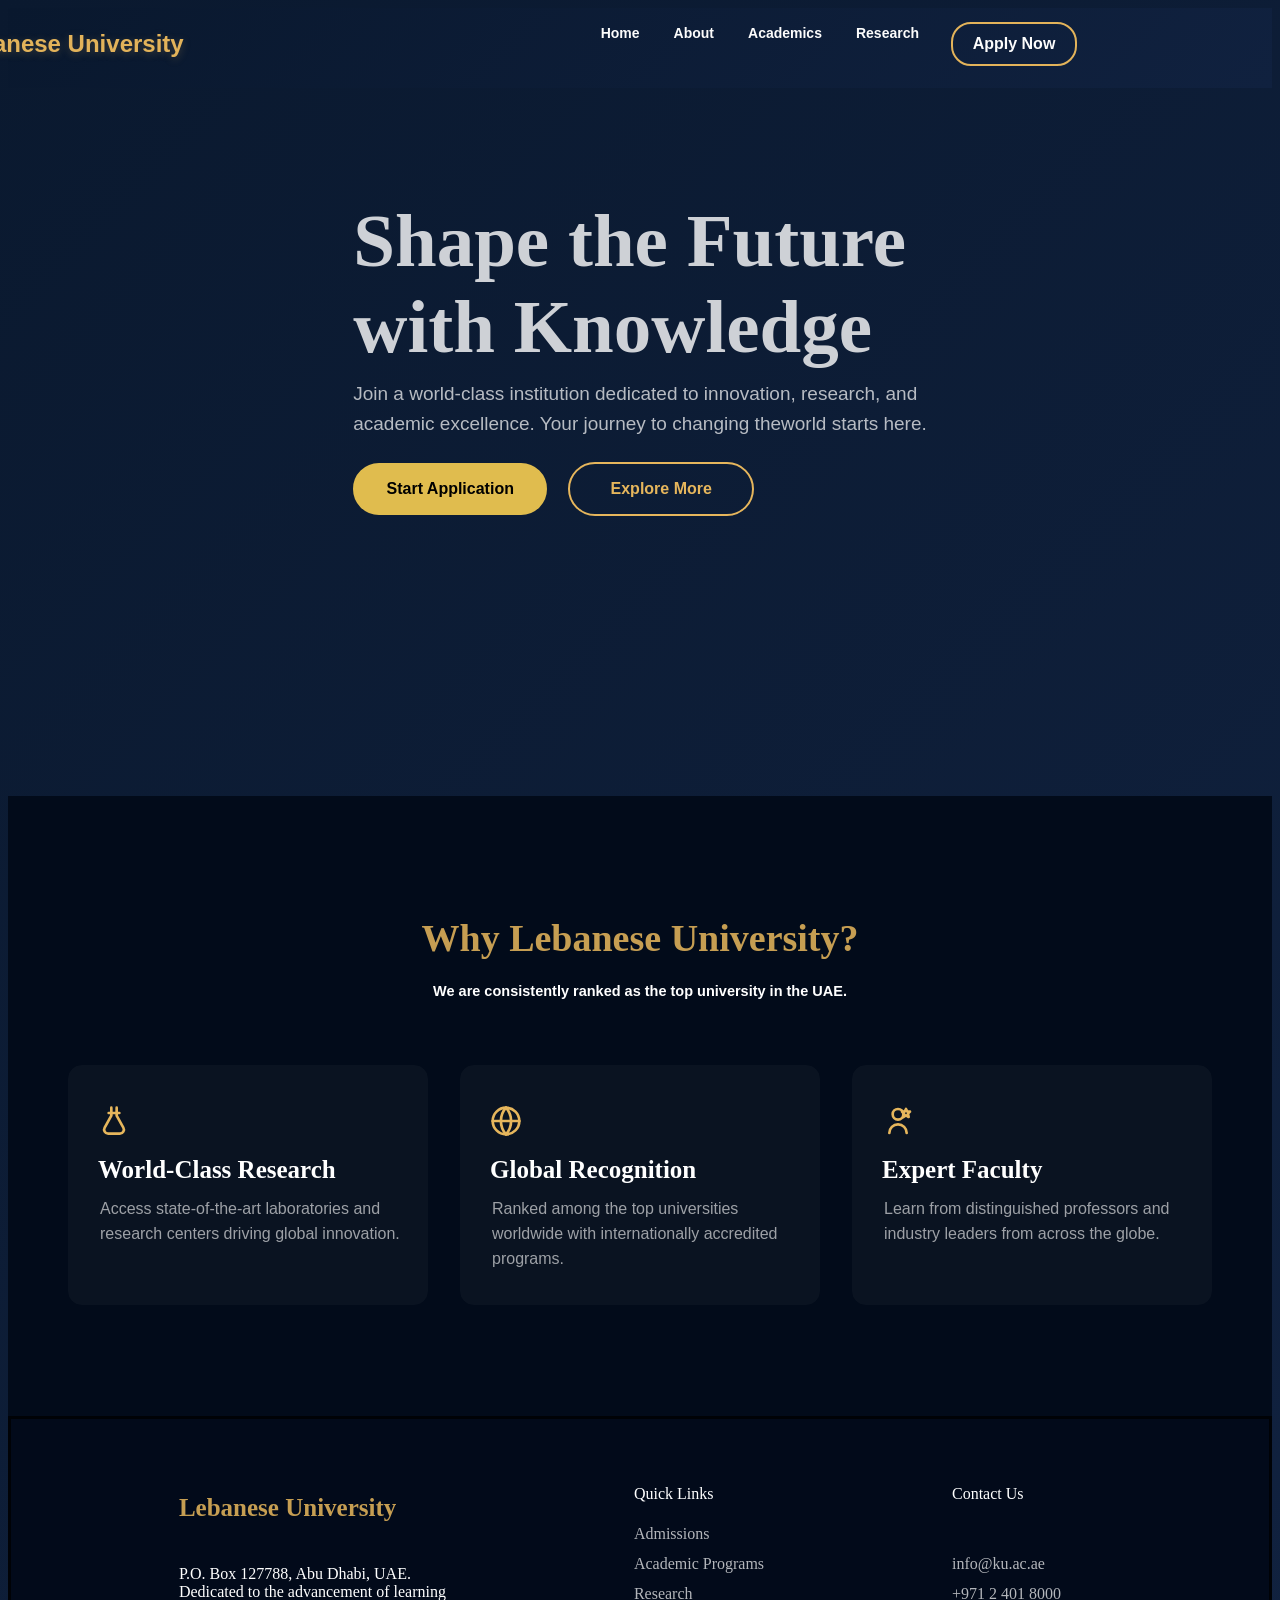
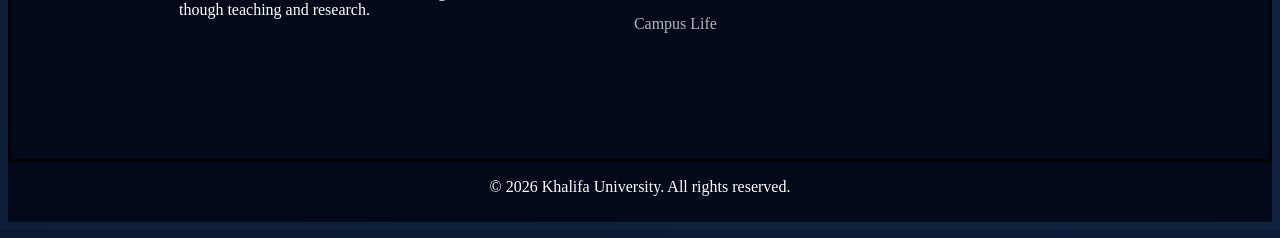
==== index.html @ c2d76c11 "update" ====
<!DOCTYPE html>
<html lang="en">

<head>
    <meta charset="UTF-8">
    <meta name="viewport" content="width=device-width, initial-scale=1.0">
    <link rel="stylesheet" href="style.css">
    <title>Lebanese University</title>
</head>

<body>
    <header>
        <img src="images/logo.png" alt="logo" width="60px" height="50px">
        <h2 class="name">Lebanese University</h2>
        <a href="" class="main">Home</a>
        <a href="#University" class="main">About</a>
        <a href="" class="main">Academics</a>
        <a href="" class="main">Research</a>
        <a href="apply.css" class="applay">Apply Now</a>
    </header>
    <div class="page1">
        <p class="p1">
            Shape the Future
            with Knowledge
        </p>
        <p class="p2">
            Join a world-class institution dedicated to innovation, research, and
            academic excellence. Your journey to changing theworld starts here.
        </p>
        <a href="HTML3.html" class="app">Start Application</a>
        <a href="" class="explore">Explore More</a>
    </div>
    <section id="University">
        <p class="ww">Why Lebanese University?</p>
        <p class="www">We are consistently ranked as the top university in the UAE.</p>
        <div class="parent">
            <div class="first">
                <svg width="32" height="32" viewBox="0 0 24 24" fill="none" stroke="#E6B65C" stroke-width="2"
                    stroke-linecap="round" stroke-linejoin="round">
                    <path d="M10 2v6l-5 9a3 3 0 0 0 2.6 4.5h8.8A3 3 0 0 0 19 17l-5-9V2" />
                    <path d="M8 6h8" />
                </svg>
                <P class="ali">World-Class Research</P>
                <p class="hadi">
                    Access state-of-the-art laboratories and
                    research centers driving global innovation.
                </p>
            </div>
            <div class="second">
                <svg width="32" height="32" viewBox="0 0 24 24" fill="none" stroke="#E6B65C" stroke-width="2"
                    stroke-linecap="round" stroke-linejoin="round">
                    <circle cx="12" cy="12" r="10" />
                    <line x1="2" y1="12" x2="22" y2="12" />
                    <path d="M12 2a15 15 0 0 1 0 20" />
                    <path d="M12 2a15 15 0 0 0 0 20" />
                </svg>
                <p class="ali">Global Recognition</p>
                <p class="hadi">
                    Ranked among the top universities
                    worldwide with internationally accredited
                    programs.
                </p>
            </div>
            <div class="third">
                <svg width="32" height="32" viewBox="0 0 24 24" fill="none" stroke="#E6B65C" stroke-width="2"
                    stroke-linecap="round" stroke-linejoin="round">
                    <circle cx="12" cy="7" r="4" />
                    <path d="M5.5 21a6.5 6.5 0 0 1 13 0" />
                    <polygon points="18 3 19 5 21 5 19.5 6.5 20 9 18 7.8 16 9 16.5 6.5 15 5 17 5" />
                </svg>
                <p class="ali">Expert Faculty</p>
                <p class="hadi">
                    Learn from distinguished professors and
                    industry leaders from across the globe.
                </p>
            </div>
        </div>
    </section>
    <footer>
        <div class="footer">
            <p class="footer1">Lebanese University</p>
            <p class="footer11">
                P.O. Box 127788, Abu Dhabi, UAE.
                Dedicated to the advancement of learning
                though teaching and research.
            </p>
        </div>
        <div class="footer">
            <p class="footer2">Quick Links</p>
            <p class="footer22">
                <a class="pp1">Admissions</a>
                <br>
                <a class="pp2">Academic Programs</a>
                <br>
                <a class="pp3">Research</a>
                <br>
                <a class="pp4">Campus Life</a>
            </p>
        </div>
        <div class="footer">
            <p class="footer3">Contact Us</p>
            <p class="footer33">
                info@ku.ac.ae
                +971 2 401 8000
            </p>
        </div>
    </footer>
    <span class="c">
        <p>© 2026 Khalifa University. All rights reserved.</p>
    </span>
</body>

</html>
---- style.css ----
body {
    background-image: linear-gradient(135deg, #0A192F 0%, #112240 100%);

}

header a {
    color: white;
    text-decoration: none;
    margin: 5px;

}

header {
    height: 80px;
    display: flex;
    flex-direction: row;
    flex-wrap: wrap;
    justify-content: flex-end;
    align-items: center;
    position: sticky;
    top: 0;
    background-image: linear-gradient(135deg, #0A192F 0%, #112240 100%);
    z-index: 100;
    opacity: 0.989;
}

.name {
    color: #E6B65C;
    text-shadow: 0 2px 8px rgba(230, 182, 92, 0.25);
    font-weight: 700;
    font-family: 'Outfit', sans-serif;
}

header .name,
img {
    position: relative;
    left: -600px;
    top: -4px;
}

header .applay {
    font-family: 'Outfit', sans-serif;
    border: solid 2px #E6B65C;
    border-radius: 20px;
    text-align: center;
    padding: 11px;
    width: 100px;
    position: relative;
    right: 190px;
    top: -4px;
    font-weight: bold;
    transition: 0.2s linear;
}

header .main {
    position: relative;
    margin-right: 17px;
    margin-left: 17px;
    margin-bottom: 10px;
    top: -13px;
    right: 200px;
    font-weight: bold;
    font-size: 14px;
    font-family: 'Outfit', sans-serif;

}

.applay:hover {
    border: solid 2px white;
    box-shadow: 1px 1px 10px 20px rgba(128, 128, 128, 0.185) inset;
}



.main::after {
    content: "";
    position: absolute;
    width: 0;
    height: 2px;
    bottom: -5px;
    left: 0;
    background-color: #E6B65C;
    transition: width 0.3s ease-in-out;
}

.main:hover::after {
    width: 100%;
}

.page1 .p1 {
    color: white;
    font-weight: 550;
    font-size: 75px;
    position: relative;
    top: -65px;
    opacity: 0.8;
}

.page1 .p2 {
    color: white;
    font-family: 'Outfit', sans-serif;
    opacity: 0.7;
    position: relative;
    top: -180px;
    line-height: 30px;
    font-size: 19px;
}

.page1 .explore {
    font-family: 'Outfit', sans-serif;
    border: solid 2px #E6B65C;
    border-radius: 28px;
    text-align: center;
    padding: 16px;
    width: 150px;
    font-weight: bold;
    transition: 0.2s linear;
    text-decoration: none;
    color: #E6B65C;
    position: relative;
    right: -215px;
    top: -228px;
}

.explore:hover {
    border: solid 2px white;
    box-shadow: 1px 1px 10px 25px rgba(128, 128, 128, 0.185) inset;
    color: white;
}

.page1 .app {
    border: solid 2px rgb(224, 188, 78);
    border-radius: 28px;
    background-color: rgb(224, 188, 78);
    width: 160px;
    text-decoration: none;
    text-align: center;
    padding: 15px;
    position: relative;
    top: -175px;
    color: black;
    font-family: 'Outfit', sans-serif;
    font-weight: bold;
    transition: 0.2s linear;
}

.app:hover {
    position: relative;
    top: -178px;
    box-shadow: 1px 2px 10px 2px rgb(224, 188, 78);
}

.page1 {
    color: white;
    height: 670px;
    white-space: pre-line;
    display: flex;
    flex-direction: column;
    flex-wrap: wrap;
    justify-content: center;
    align-content: center;
    animation-name: p1;
    animation-duration: 2s;
}

@keyframes p1 {
    0% {
        opacity: 0;
        position: relative;
        top: 50px;
    }

    100% {
        opacity: 1;
        position: relative;
        top: 0;
    }
}

section {
    background-color: #020B1A;
    height: 620px;
}

section .ww {
    color: #e6b65cdc;
    font-weight: 550;
    font-size: 38px;
    text-align: center;
    position: relative;
    top: 120px;
    animation-name: ww;
    animation-duration: 2s;
}

section .www {
    color: white;
    font-family: 'Outfit', sans-serif;
    text-align: center;
    font-weight: bold;
    font-size: 14.5px;
    position: relative;
    top: 105px;
    animation-name: www;
    animation-duration: 2s;
}

section .parent {
    display: flex;
    flex-direction: row;
    flex-wrap: wrap;
    justify-content: center;
    position: relative;
    top: 140px;
    animation-name: animation;
    animation-duration: 2s;
}

.first,
.second,
.third {
    border: solid 1px #020B1A;
    width: 360px;
    height: 240px;
    border-radius: 15px;
    background-color: rgba(255, 255, 255, 0.03);
    color: white;
    font-size: 25px;
    margin: 15px;
    transition: 0.1s linear;
}

.third:hover {
    border: solid 1px #e6b65cdc;
}

.second:hover {
    border: solid 1px #e6b65cdc;
}

.first:hover {
    border: solid 1px #e6b65cdc;
}

.ali {
    font-weight: 600;
    position: relative;
    left: 30px;
    top: 28px;
}

.hadi {
    font-family: 'Outfit', sans-serif;
    font-weight: 500;
    font-size: medium;
    white-space: pre-line;
    opacity: 0.6;
    line-height: 25px;
    position: relative;
    top: -10px;
    left: 32px;
}

svg {
    position: relative;
    left: 30px;
    top: 40px;
}

@keyframes animation {
    0% {
        opacity: 0;
        position: relative;
        top: 170px;
    }

    100% {
        opacity: 1;
        position: relative;
        top: 140px;
    }
}

@keyframes ww {
    0% {
        opacity: 0;
        position: relative;
        top: 150px;
    }

    100% {
        opacity: 1;
        position: relative;
        top: 120px;
    }
}

@keyframes www {
    0% {
        opacity: 0;
        position: relative;
        top: 135px;
    }

    100% {
        opacity: 1;
        position: relative;
        top: 105px;
    }
}

footer {
    background-color: #020A1A;
    border: solid 3px rgba(0, 0, 0, 0.755);
    height: 340px;
    display: flex;
    flex-direction: row;
    flex-wrap: wrap;
    justify-content: space-evenly;
}

.footer1 {
    color: #e6b65cdc;
    font-weight: bold;
    font-size: 25px;
}

.footer11 {
    color: white;
    white-space: pre-line;
}

.footer2 {
    color: white;
}

.pp1,
.pp2,
.pp3,
.pp4 {
    color: white;
    opacity: 0.7;
    white-space: pre-line;
    line-height: 30px;
    transition: 0.1s linear;
}

.footer3 {
    color: white;
}

.footer33 {
    color: white;
    opacity: 0.7;
    white-space: pre-line;
    line-height: 30px;
    transition: 0.3s linear;
}

.pp1:hover {
    color: #e6b65cdc;
}

.pp2:hover {
    color: #e6b65cdc;
}

.pp3:hover {
    color: #e6b65cdc;
}

.pp4:hover {
    color: #e6b65cdc;
}

.footer33:hover {
    color: #e6b65cdc;
}

.footer {
    position: relative;
    top: 50px;
    left: -20px;
}

.c {
    background-color: #020A1A;
    height: 60px;
    display: flex;
}

.c p {
    color: white;
    margin: 0 auto;
    position: relative;
    top: 16px;
}
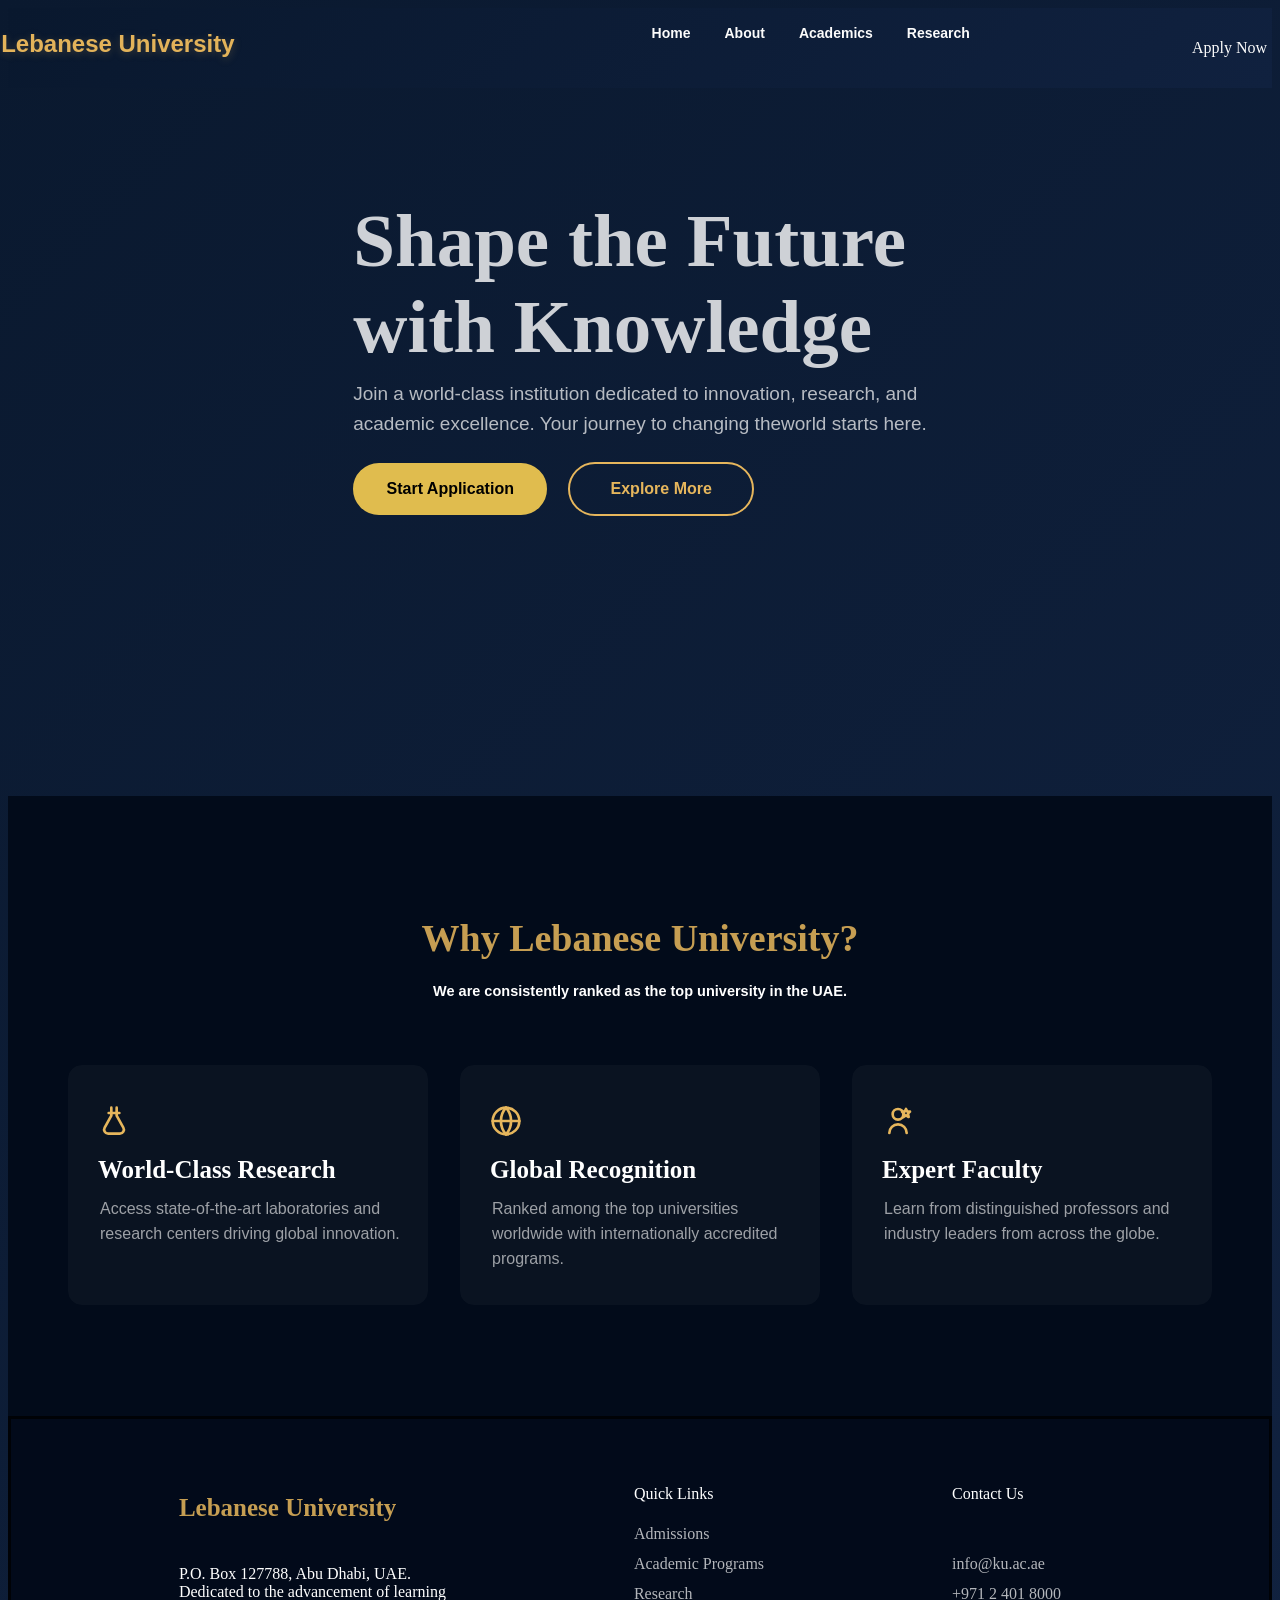
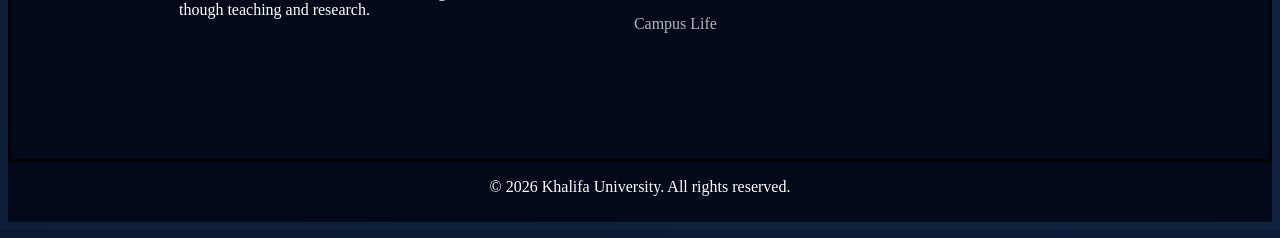
==== commit a7e9f38e: "Fix typo in class name for 'Apply Now' link" ====
--- a/index.html
+++ b/index.html
@@ -16,7 +16,7 @@
         <a href="#University" class="main">About</a>
         <a href="" class="main">Academics</a>
         <a href="" class="main">Research</a>
-        <a href="apply.css" class="applay">Apply Now</a>
+        <a href="apply.html" class="apply">Apply Now</a>
     </header>
     <div class="page1">
         <p class="p1">
@@ -110,4 +110,4 @@
     </span>
 </body>
 
-</html>+</html>
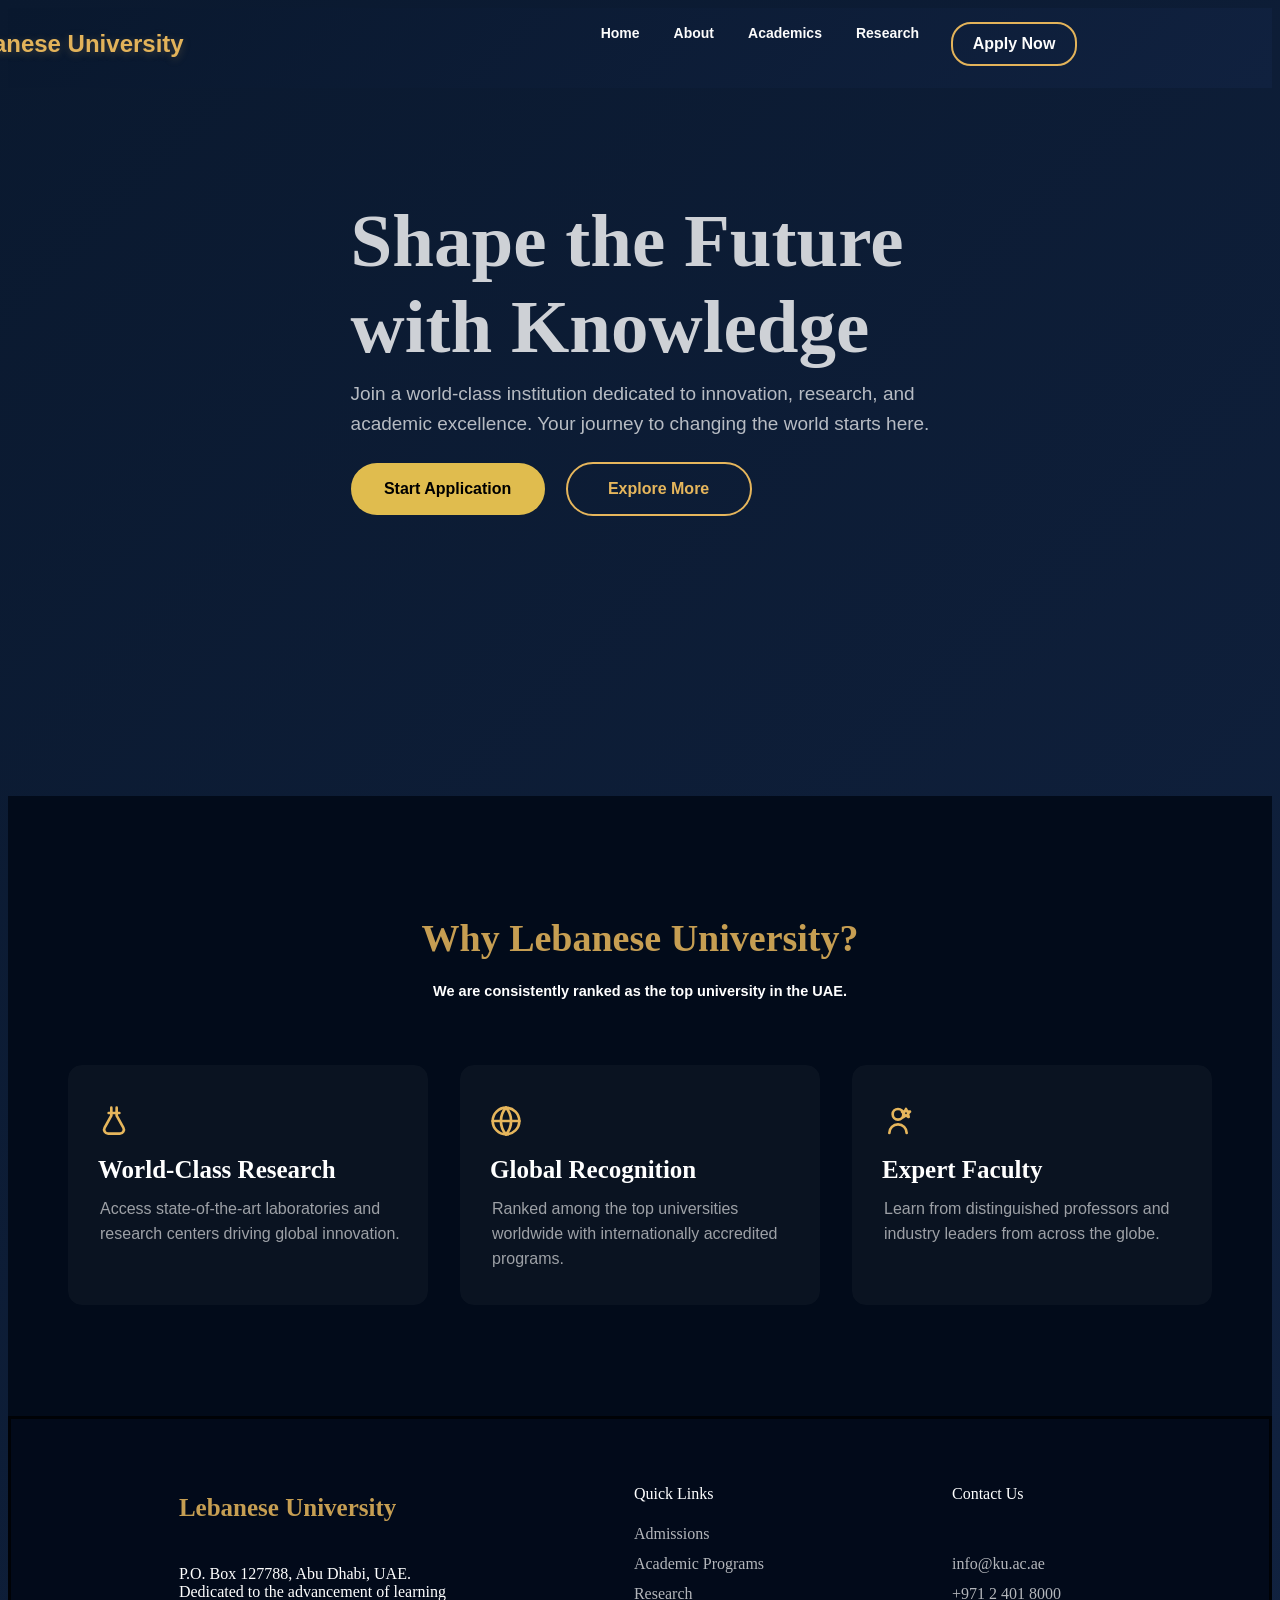
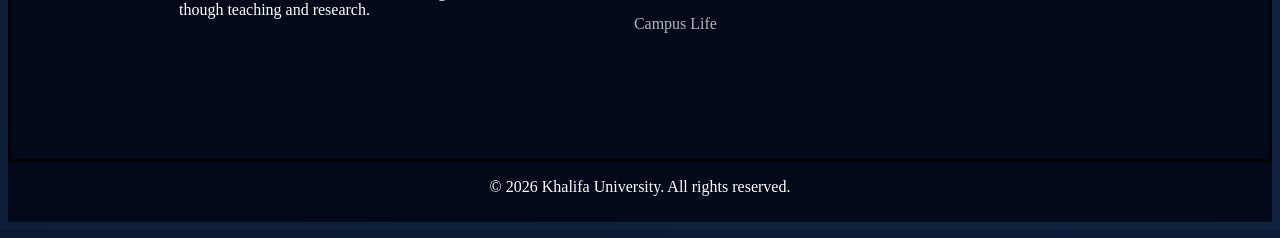
==== commit 15efc64f: "Initial version before HTML improvements" ====
--- a/index.html
+++ b/index.html
@@ -5,19 +5,21 @@
     <meta charset="UTF-8">
     <meta name="viewport" content="width=device-width, initial-scale=1.0">
     <link rel="stylesheet" href="style.css">
-    <title>Lebanese University</title>
+    <title>Lebanese University | Home</title>
 </head>
 
 <body>
+    <!-- Header -->
     <header>
-        <img src="images/logo.png" alt="logo" width="60px" height="50px">
+        <img src="images/logo.png" alt="Lebanese University Logo" width="60" height="50">
         <h2 class="name">Lebanese University</h2>
         <a href="" class="main">Home</a>
         <a href="#University" class="main">About</a>
         <a href="" class="main">Academics</a>
         <a href="" class="main">Research</a>
-        <a href="apply.html" class="apply">Apply Now</a>
+        <a href="apply.html" class="applay">Apply Now</a>
     </header>
+    <!-- Hero Section -->
     <div class="page1">
         <p class="p1">
             Shape the Future
@@ -25,11 +27,12 @@
         </p>
         <p class="p2">
             Join a world-class institution dedicated to innovation, research, and
-            academic excellence. Your journey to changing theworld starts here.
+            academic excellence. Your journey to changing the world starts here.
         </p>
         <a href="HTML3.html" class="app">Start Application</a>
         <a href="" class="explore">Explore More</a>
     </div>
+    <!-- About Section -->
     <section id="University">
         <p class="ww">Why Lebanese University?</p>
         <p class="www">We are consistently ranked as the top university in the UAE.</p>
@@ -76,6 +79,7 @@
             </div>
         </div>
     </section>
+    <!-- Footer -->
     <footer>
         <div class="footer">
             <p class="footer1">Lebanese University</p>
@@ -110,4 +114,4 @@
     </span>
 </body>
 
-</html>
+</html>
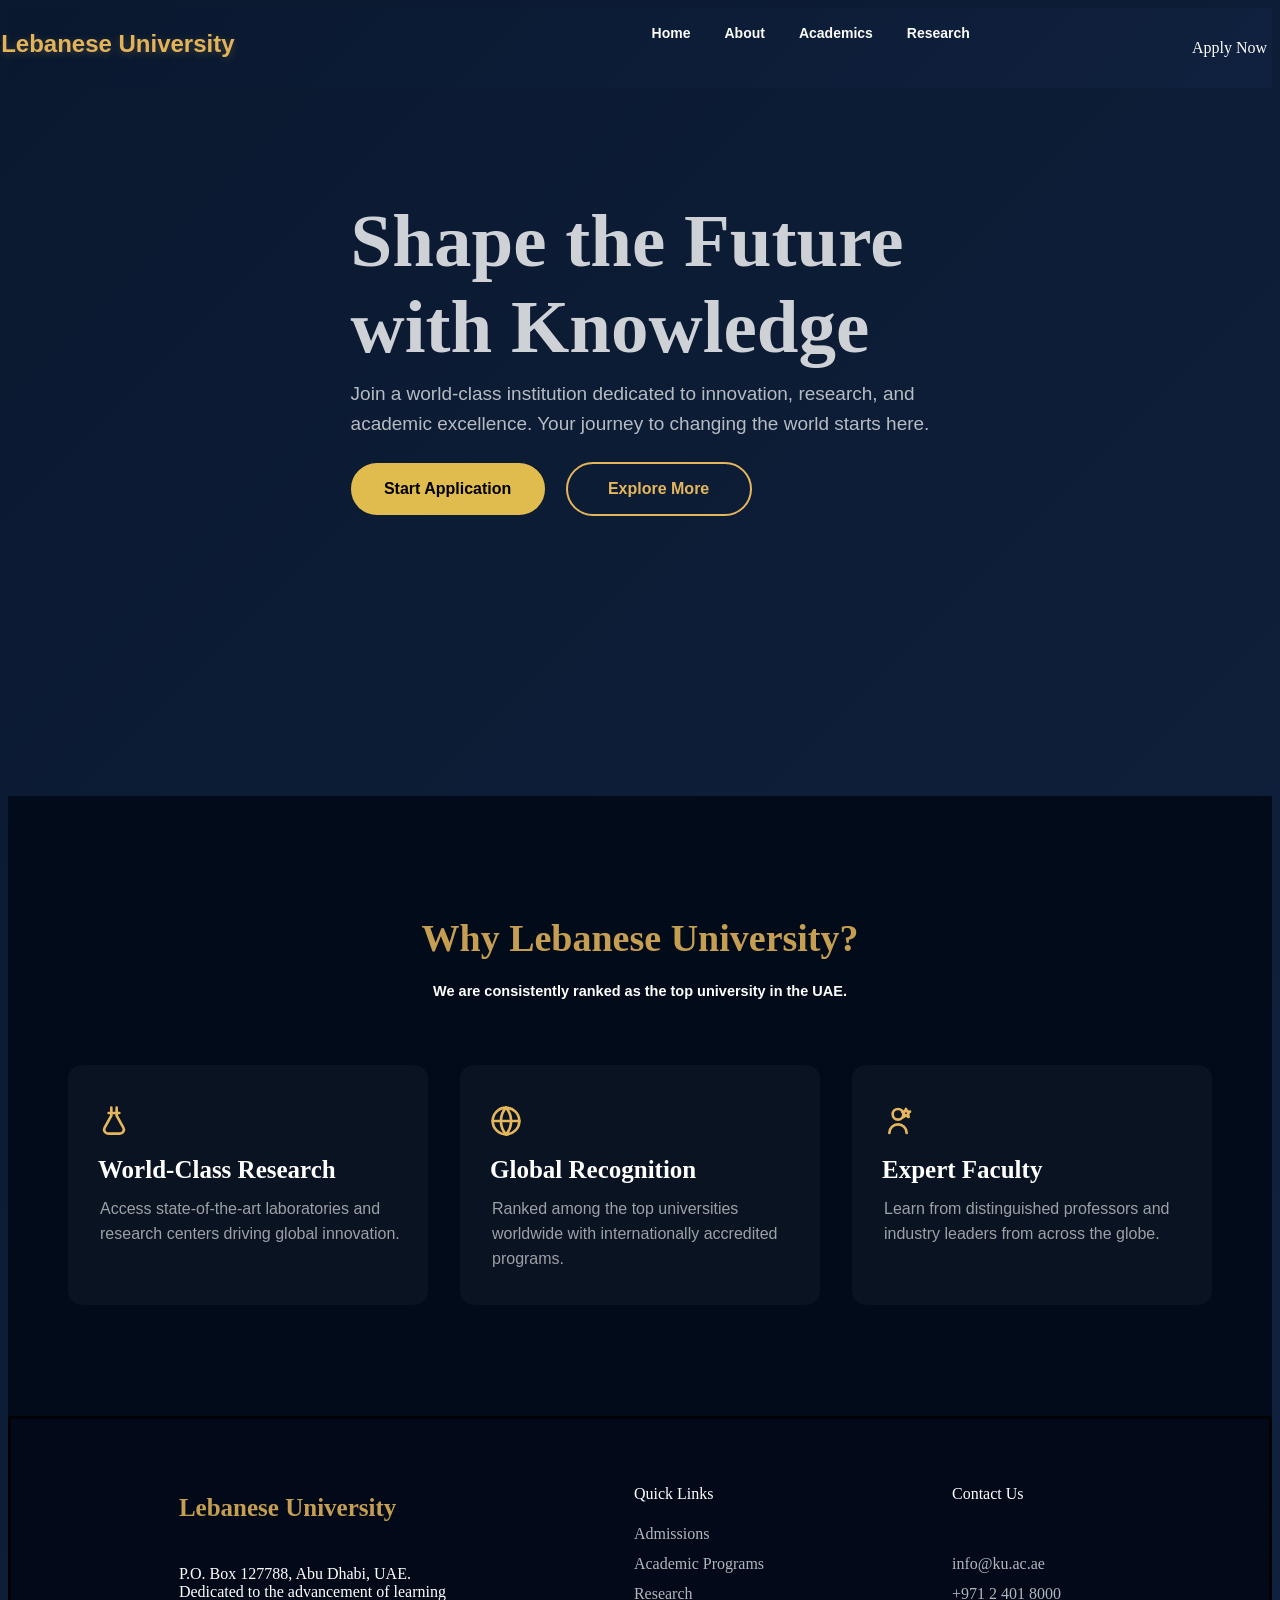
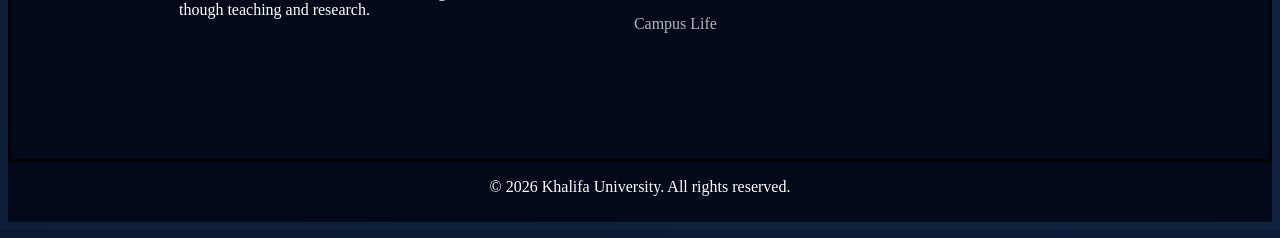
==== commit 570f951a: "Initial version before HTML improvements" ====
--- a/index.html
+++ b/index.html
@@ -17,7 +17,7 @@
         <a href="#University" class="main">About</a>
         <a href="" class="main">Academics</a>
         <a href="" class="main">Research</a>
-        <a href="apply.html" class="applay">Apply Now</a>
+        <a href="apply.html" class="apply">Apply Now</a>
     </header>
     <!-- Hero Section -->
     <div class="page1">
@@ -114,4 +114,4 @@
     </span>
 </body>
 
-</html>+</html>
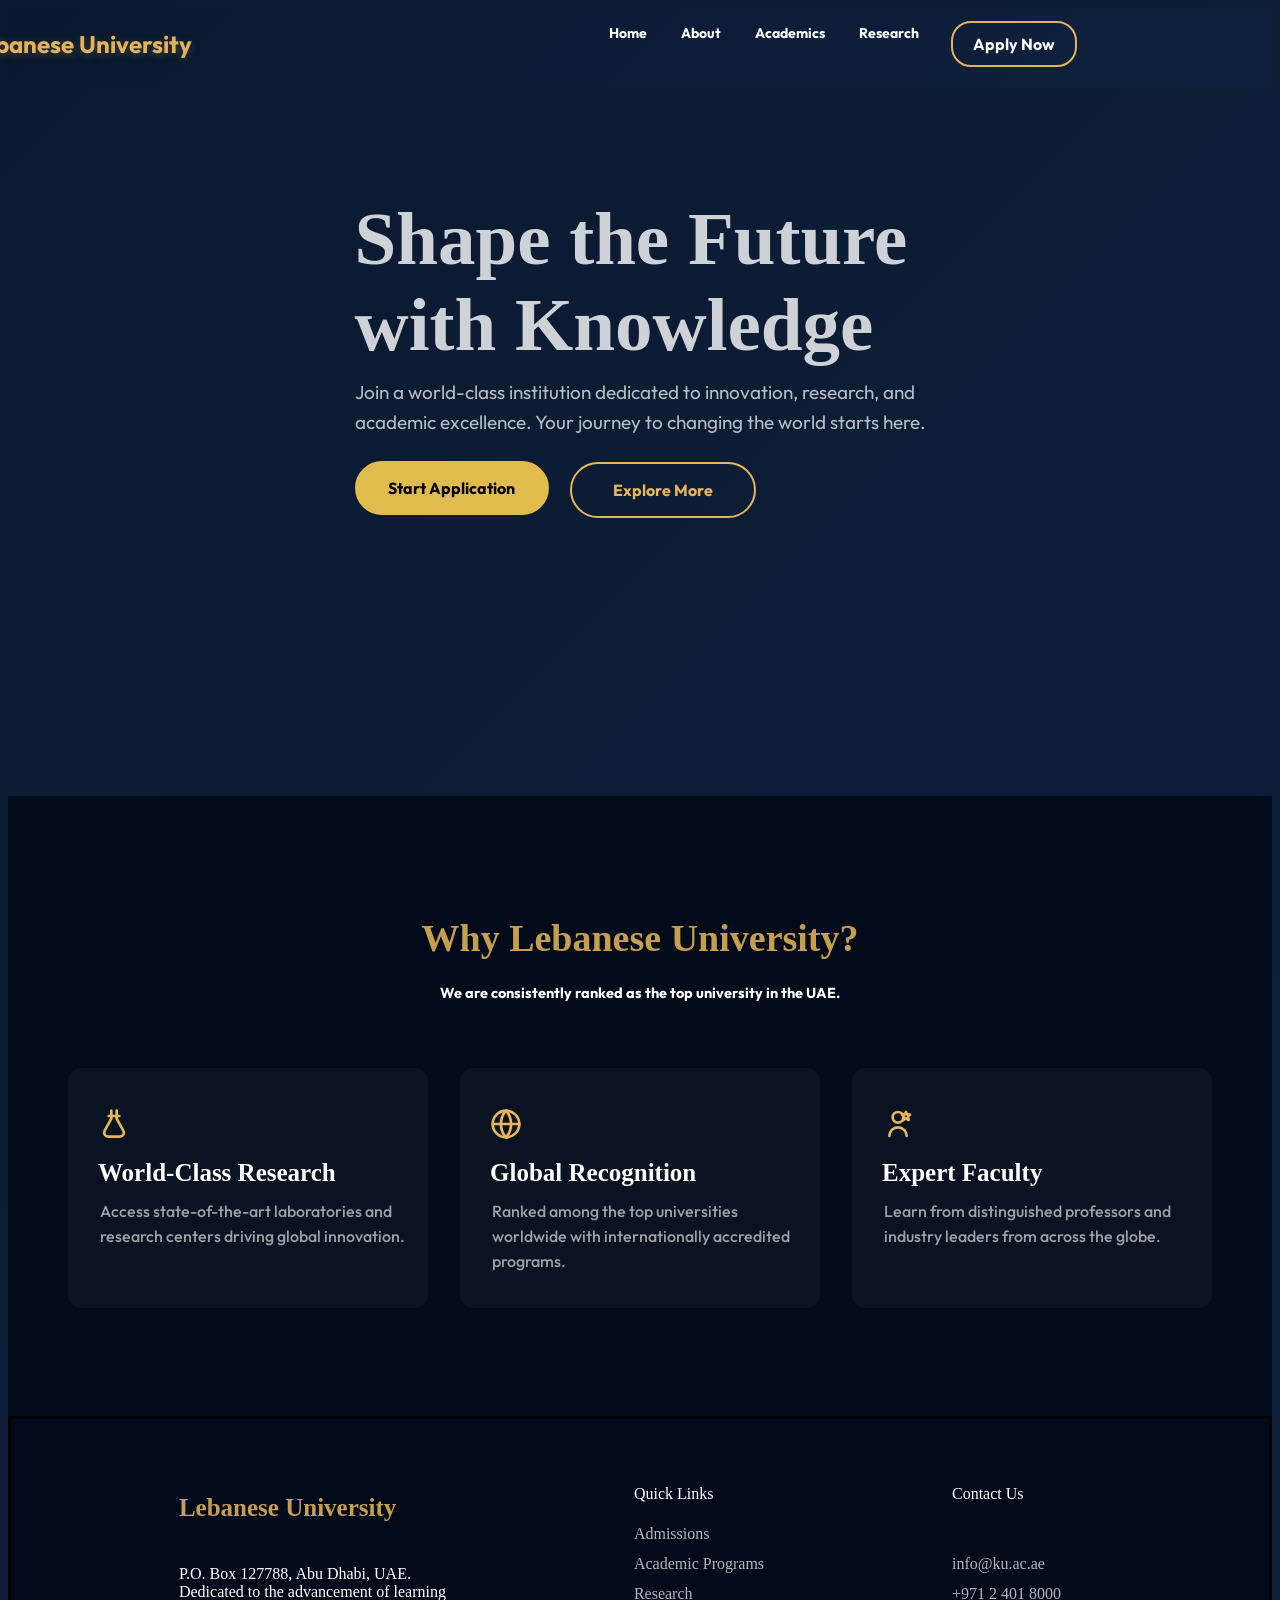
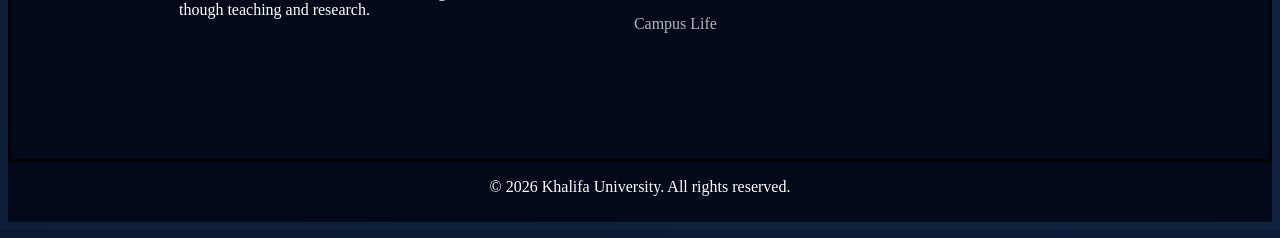
==== commit e3999efb: "Fix CSS and HTML class links" ====
--- a/index.html
+++ b/index.html
@@ -2,6 +2,7 @@
 <html lang="en">
 
 <head>
+    <link href="https://fonts.googleapis.com/css2?family=Outfit:wght@400;500;600;700&display=swap" rel="stylesheet">
     <meta charset="UTF-8">
     <meta name="viewport" content="width=device-width, initial-scale=1.0">
     <link rel="stylesheet" href="style.css">
@@ -13,10 +14,10 @@
     <header>
         <img src="images/logo.png" alt="Lebanese University Logo" width="60" height="50">
         <h2 class="name">Lebanese University</h2>
-        <a href="" class="main">Home</a>
+        <a href="#" class="main">Home</a>
         <a href="#University" class="main">About</a>
-        <a href="" class="main">Academics</a>
-        <a href="" class="main">Research</a>
+        <a href="#" class="main">Academics</a>
+        <a href="#" class="main">Research</a>
         <a href="apply.html" class="apply">Apply Now</a>
     </header>
     <!-- Hero Section -->
--- a/style.css
+++ b/style.css
@@ -31,14 +31,14 @@
     font-family: 'Outfit', sans-serif;
 }
 
-header .name,
-img {
+header img,
+header .name {
     position: relative;
     left: -600px;
     top: -4px;
 }
 
-header .applay {
+header .apply {
     font-family: 'Outfit', sans-serif;
     border: solid 2px #E6B65C;
     border-radius: 20px;
@@ -65,7 +65,7 @@
 
 }
 
-.applay:hover {
+.apply:hover {
     border: solid 2px white;
     box-shadow: 1px 1px 10px 20px rgba(128, 128, 128, 0.185) inset;
 }
